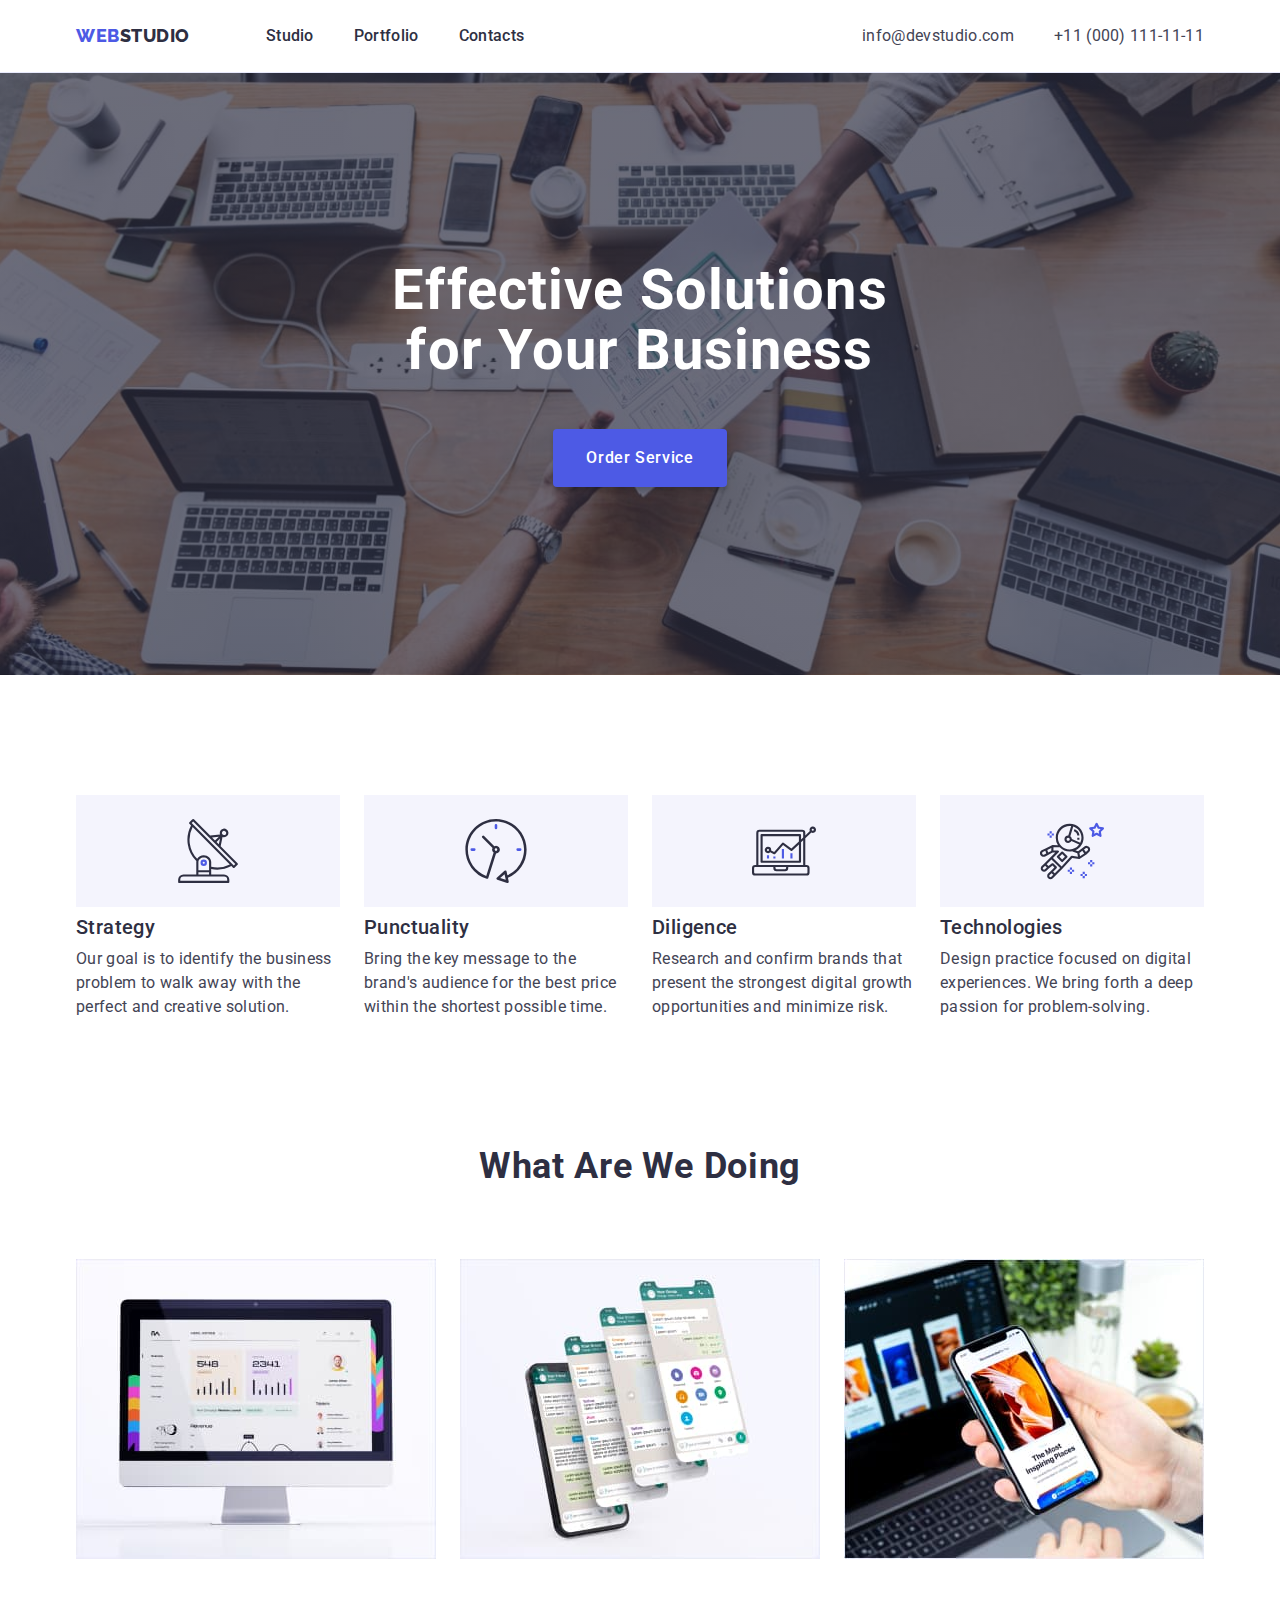
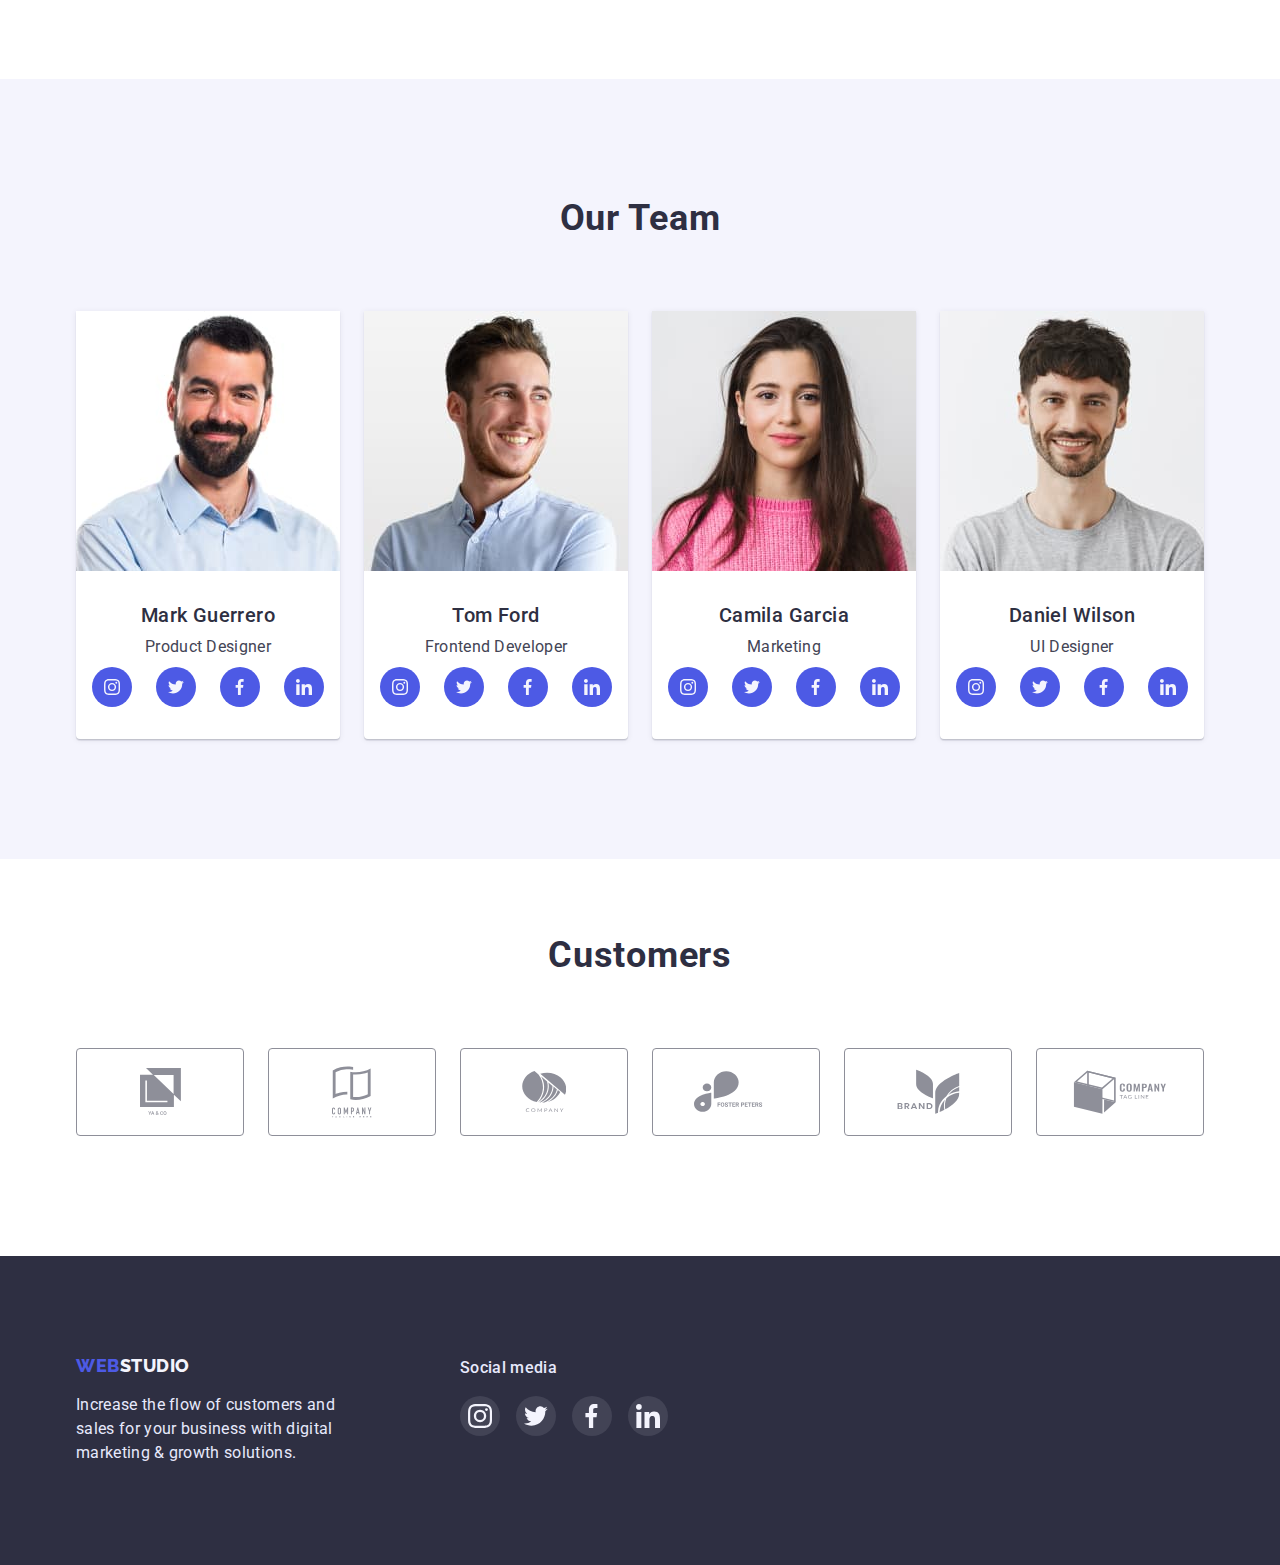
==== index.html @ 2239138c "transition-hover" ====
<!DOCTYPE html>
<html lang="en">
  <head>
    <meta charset="UTF-8" />
    <meta http-equiv="X-UA-Compatible" content="IE=edge" />
    <meta name="viewport" content="width=device-width, initial-scale=1.0" />
    <title>Studio</title>
    <link rel="stylesheet" href="https://fonts.googleapis.com/css2?family=Raleway:wght@800&family=Roboto:wght@400;500;700&display=swap"
    >
    <link rel="stylesheet" href="https://cdnjs.cloudflare.com/ajax/libs/modern-normalize/1.1.0/modern-normalize.min.css" />
    <link rel="stylesheet" href="./css/styles.css">
  </head>
  <body>
    <!-- {Хедер} -->
    <header class="border-header" >
      <div class="container top-line ">
        
      <nav>
        <div class="main-nav">
        <a class="logo" href="./index.html"> <span class="logoaccent">Web</span><span class="header-logo">Studio</span></a>
        <ul class="list header-nav">
          <li class="header-link" >
            <a href="" class="top-line-nav">Studio</a>
          </li>
          <li class="header-link">
            <a href="./portfolio.html"class="top-line-nav">Portfolio</a>
          </li>
          <li class="header-link">
            <a href=""class="top-line-nav">Contacts</a>
          </li>
        </ul>
      </div>
      </nav>
    
      <address class="cotact">
        
        <ul class="list adress">
          <li class="item"><a href="mailto:info@devstudio.com" class="font-adress">info@devstudio.com</a></li>
          <li class="item"><a href="tel:+110001111111" class="font-adress">+11 (000) 111-11-11</a></li>
        </ul>
      
      </address>
    
    </div>
    </header>
  
    <main>
      <!-- Герой -->
      <section class="hero">
        
        <div class="container">
        <h1 class="hero-font">Effective Solutions for Your Business</h1>
        <button type="button" class="hero-button">Order Service</button>
      </div>
      </section>
      <!-- Преимущества -->
      <section class="advantages">
        <div class="container">
        <h2 class="visually-hidden">advantages</h2>
        <ul class="list scroll-item">
          <li class="scroll-box icon-antenna">
            <div class="icon-bloc">
              <svg class="icon-advantages">
                <use href="./images/icons (1).svg#icon-antenna"></use>
              </svg>
            </div>
            <h3 class="scroll">Strategy</h3>
            <p class="scroll-text">
              Our goal is to identify the business problem to walk away with the
              perfect and creative solution.
            </p>
          </li>
          <li class="scroll-box icon-watch">
            <div class="icon-bloc">
              <svg class="icon-advantages">
                <use href="./images/icons (1).svg#icon-clock"></use>
              </svg>
            </div>
            <h3 class="scroll">Punctuality</h3>
            <p class="scroll-text">
              Bring the key message to the brand's audience for the best price
              within the shortest possible time.
            </p>
          </li>
          <li class="scroll-box icon-comp">
            <div class="icon-bloc">
              <svg class="icon-advantages">
                <use href="./images/icons (1).svg#icon-diagram"></use>
              </svg>
            </div>
            <h3 class="scroll">Diligence</h3>
            <p class="scroll-text">
              Research and confirm brands that present the strongest digital
              growth opportunities and minimize risk.
            </p>
          </li>
          <li class="scroll-box">
            <div class="icon-bloc">
            <svg class="icon-advantages">
              <use href="./images/icons (1).svg#icon-astronaut"></use>
            </svg>
          </div>
            <h3 class="scroll">Technologies</h3>
            <p class="scroll-text">
              Design practice focused on digital experiences. We bring forth a
              deep passion for problem-solving.
            </p>
          </li>
        </ul>
      </div>
      </section>
      <!-- что мы делаем -->
      <section class="work-section">
        <div class="container"> 
        <h2 class="title">What are we doing</h2>
        <ul class="list work">
          <li class="card">
            <img class="photo"
              src="./images/monitor.jpg"
              alt="monitor"
              width="360"
              height="300"
            />
          </li>
          <li>
            <img class="photo"
              src="./images/telephone.jpg"
              alt="telephone"
              width="360"
              height="300"
            />
          </li>
          <li>
            <img class="photo"
              src="./images/appendix.jpg"
              alt="appendix"
              width="360"
              height="300"
            />
          </li>
        </ul>
      </section>
      <!-- Наша команда -->
      <section class="section-team">
        <div class="container">
        <h2 class="title">Our Team</h2>
        <ul class="list staff">
          <li class="card-worker">
            <img class="photo" src="./images/mark.jpg" alt="mark" width="264" height="260" />
            <div class="team-box">
            <h3 class="scroll">Mark Guerrero</h3>
            <p class="scroll-text">Product Designer</p>
            <ul class="social-list list">
              <li class="social-item"><a href="" class="social-link"><svg class="social-icon"><use href="./images/icons (1).svg#icon-instagram"></use></svg></a></li>
              <li class="social-item"><a href="" class="social-link"><svg class="social-icon"><use href="./images/icons (1).svg#icon-twitter"></use></svg></a></li>
              <li class="social-item"><a href="" class="social-link"><svg class="social-icon"><use href="./images/icons (1).svg#icon-facebook"></use></svg></a></li>
              <li class="social-item"><a href="" class="social-link"><svg class="social-icon"><use href="./images/icons (1).svg#icon-linkedin"></use></svg></a></li>
            </ul>
          </div>
          </li>
          <li class="card-worker">
            <img class="photo" src="./images/tom.jpg" alt="tom" width="264" height="260" />
            <div class="team-box">
            <h3 class="scroll">Tom Ford</h3>
            <p class="scroll-text">Frontend Developer</p>
            <ul class="social-list list">
              <li class="social-item"><a href="" class="social-link"><svg class="social-icon"><use href="./images/icons (1).svg#icon-instagram"></use></svg></a></li>
              <li class="social-item"><a href="" class="social-link"><svg class="social-icon"><use href="./images/icons (1).svg#icon-twitter"></use></svg></a></li>
              <li class="social-item"><a href="" class="social-link"><svg class="social-icon"><use href="./images/icons (1).svg#icon-facebook"></use></svg></a></li>
              <li class="social-item"><a href="" class="social-link"><svg class="social-icon"><use href="./images/icons (1).svg#icon-linkedin"></use></svg></a></li>
            </ul>
          </div>
          </li>
          <li class="card-worker">
            <img class="photo"
              src="./images/camila.jpg"
              alt="camila"
              width="264"
              height="260"
            />
            <div class="team-box">
            <h3 class="scroll">Camila Garcia</h3>
            <p class="scroll-text">Marketing</p>
            <ul class="social-list list">
              <li class="social-item"><a href="" class="social-link"><svg class="social-icon"><use href="./images/icons (1).svg#icon-instagram"></use></svg></a></li>
              <li class="social-item"><a href="" class="social-link"><svg class="social-icon"><use href="./images/icons (1).svg#icon-twitter"></use></svg></a></li>
              <li class="social-item"><a href="" class="social-link"><svg class="social-icon"><use href="./images/icons (1).svg#icon-facebook"></use></svg></a></li>
              <li class="social-item"><a href="" class="social-link"><svg class="social-icon"><use href="./images/icons (1).svg#icon-linkedin"></use></svg></a></li>
            </ul>
          </div>
          </li>
          <li class="card-worker">
            <img class="photo"
              src="./images/daniel.jpg"
              alt="daniel"
              width="264"
              height="260"
            />
            <div class="team-box">
            <h3 class="scroll">Daniel Wilson</h3>
            <p class="scroll-text">UI Designer</p>
            <ul class="social-list list">
              <li class="social-item"><a href="" class="social-link"><svg class="social-icon"><use href="./images/icons (1).svg#icon-instagram"></use></svg></a></li>
              <li class="social-item"><a href="" class="social-link"><svg class="social-icon"><use href="./images/icons (1).svg#icon-twitter"></use></svg></a></li>
              <li class="social-item"><a href="" class="social-link"><svg class="social-icon"><use href="./images/icons (1).svg#icon-facebook"></use></svg></a></li>
              <li class="social-item"><a href="" class="social-link"><svg class="social-icon"><use href="./images/icons (1).svg#icon-linkedin"></use></svg></a></li>
            </ul>
          </div>
          </li>
        </ul>
      </div>
      </section>
    </main>
    <!-- Customers Клиенты -->
    <section class="customers-section">
      <div class="container">
<h2 class="title">Customers</h2>
<ul class="customers-list list">
<li class="customers-item"><a href="" class="customers-link"><svg class="customers-icon" width="41" height="47"><use href="./images/icons (1).svg#icon-yasco" ></use></svg></a></li>
<li class="customers-item"><a href="" class="customers-link"><svg class="customers-icon" width="40" height="52"><use href="./images/icons (1).svg#icon-teglinehere"></use></svg></a></li>
<li class="customers-item"><a href="" class="customers-link"><svg class="customers-icon" width="44" height="41"><use href="./images/icons (1).svg#icon-company"></use></svg></a></li>
<li class="customers-item"><a href="" class="customers-link"><svg class="customers-icon" width="84" height="41"><use href="./images/icons (1).svg#icon-fosterpeters"></use></svg></a></li>
<li class="customers-item"><a href="" class="customers-link"><svg class="customers-icon" width="63" height="45"><use href="./images/icons (1).svg#icon-brand"></use></svg></a></li>
<li class="customers-item"><a href="" class="customers-link"><svg class="customers-icon" width="94" height="44"><use href="./images/icons (1).svg#icon-companetagline"></use></svg></a></li>
</ul>
      </div>
    </section>
    <!-- Футер -->
    <footer class="footer">
      <div class="container footer-bloc">
        <div>
      <a class="logo line-logo" href="./index.html"> <span class="logoaccent">Web</span><span class="footer-logo">Studio</span></a>
      <p class="footer-text">
        Increase the flow of customers and sales for your business with digital
        marketing & growth solutions.
      </p>
    </div>
      <div>
        <p class="footer-list">Social media</p>
        <ul class="social-list-footer list">
          <li class="social-item"><a href="" class="footer-social-link"><svg class="social-icon-footer"><use href="./images/icons (1).svg#icon-instagram"></use></svg></a></li>
          <li class="social-item"><a href="" class="footer-social-link"><svg class="social-icon-footer"><use href="./images/icons (1).svg#icon-twitter"></use></svg></a></li>
          <li class="social-item"><a href="" class="footer-social-link"><svg class="social-icon-footer"><use href="./images/icons (1).svg#icon-facebook"></use></svg></a></li>
          <li class="social-item"><a href="" class="footer-social-link"><svg class="social-icon-footer"><use href="./images/icons (1).svg#icon-linkedin"></use></svg></a></li>
        </ul>
      </div>
    </div>
    </footer>
  </body>
</html>
---- css/styles.css ----
/* змінні текст фон видідення*/
:root{
    --basic-font: #434455;
    --headlines-font:  #2E2F42;
    --color-brand: #4D5AE5;
    --background-color-button: #404BBF;
   --background-color-section: #F4F4FD;
   --secondary-font-color: #FFFFFF;
   --iconfooter: #31D0AA;
   --text-footer-color:  #e7e9fc;
   --customers-icon-color: #8E8F99;

}

body{
font-family: Roboto, sans-serif;
font-size: 16px;
color: var(--basic-font);
background-color: var(--secondary-font-color);
}
/* Утилиты */
.list {
    list-style: none;
    padding: 0;
    margin: 0;
}  

h1,
h2,
h3,
h4,
h5,
h6,
p,
button
{
    margin: 0;
    padding: 0;
}


/* header styls */
.header-item{
    display: flex;
}
.main-nav{
    display: flex;
    align-items: center
}

.header-nav{
    display: flex;
    gap: 40px;
}
.border-header{
    border-bottom: 1px solid var(--text-footer-color);
    box-shadow: 0px 2px 1px rgba(46, 47, 66, 0.08), 0px 1px 1px rgba(46, 47, 66, 0.16), 0px 1px 6px rgba(46, 47, 66, 0.08);
}
.top-line{
     display: flex;
    align-items: center; 
    
}
.top-line-nav{
    padding-top: 24px;
    padding-bottom: 24px;
    display: block;
    color:var(--headlines-font);
    text-decoration: none;
    font-weight: 500;
    line-height: 1.5;
letter-spacing: 0.02em;
transition: color 250ms cubic-bezier(0.4, 0, 0.2, 1);
}
.top-line-nav:active{
    color:var(--background-color-button);
    
}
.top-line-nav:hover, .top-line-nav:focus{
    color: var(--background-color-button);
}

.font-adress{
    color: var(--basic-font);
    text-decoration: none;
    font-style:normal;
    line-height: 1.5;
letter-spacing: 0.02em;
transition: color 250ms cubic-bezier(0.4, 0, 0.2, 1);   
}
.font-adress:focus, .font-adress:hover{
color: var(--background-color-button);
}
.adress{
    display: flex;
   margin-left: auto;
   gap: 40px;

}

.cotact{
    margin-left: auto;
}

.logo{
    margin-right: 76px;
font-family: Raleway, sans-serif;
font-weight: 800;
font-size: 18px;
line-height: 1.33;
letter-spacing: 0.03em;
text-decoration: none;
text-transform: uppercase;
}
.header-logo{
    color: var(--headlines-font);
}
.logoaccent{
    color: #4D5AE5;
}
/* hero */
.hero{
    
    background-color: var(--headlines-font);
    text-align: center;
    padding-top: 188px;
    padding-bottom: 188px;
    max-width: 1440px;
   margin-left: auto;
   margin-right: auto;
    background-image: linear-gradient(to right, rgba(46, 47, 66, 0.7), rgba(46, 47, 66, 0.7)), url(../images/table-office.jpg);
    background-repeat: no-repeat;
    background-position: center;
    background-size:cover
}

.hero-font{
   
    margin-bottom: 48px;
    margin-left: auto;
    margin-right: auto;
    max-width: 496px;
font-weight: 700;
font-size: 56px;
line-height: 1.07;
letter-spacing: 0.02em;
color: var(--secondary-font-color);
}
.hero-button{

background: var(--color-brand);
font-family: Roboto, sans-serif;
font-style: normal;
font-weight: 500;
font-size: 16px;
line-height: 1.5;
letter-spacing: 0.04em;
cursor: pointer;
color:var(--secondary-font-color);
padding: 16px 32px;
border-radius: 4px;
text-align: center;
min-width: 169px;
border: 1px solid transparent;
box-shadow: 0px 4px 4px rgba(0, 0, 0, 0.15);
transition: background-color 250ms cubic-bezier(0.4, 0, 0.2, 1);
}
.hero-button:hover{
    background-color: var(--background-color-button);
}

/* advantages */
.advantages{
    padding-top: 120px;
    padding-bottom: 120px;
}
.visually-hidden{
    position: absolute;
    white-space: nowrap;
    width: 1px;
    height: 1px;
    overflow: hidden;
    border: 0;
    padding: 0;
    clip: rect(0 0 0 0);
    clip-path: inset(50%);
    margin: -1px;
}
.scroll-item{
    display: flex;
    gap: 24px;
   
}

.scroll-box{
    flex-basis: calc((100% - 72px) / 4);

}
.icon-advantages{
    width: 64px;
    height: 64px;
  
}
.icon-bloc{
    background-color: var(--background-color-section);
    height: 112px;
    align-items: center;
    justify-content: center;
    display: flex;
   margin-bottom: 8px;
}
/* .scroll-box::before{
    display: block;
    content: "";
    height: 112px;
    background: var(--background-color-section);
border-radius: 4px;

background-size: contain;
background-position: center;
background-repeat: no-repeat;
}
.icon-antenna::before{
    background-image: url(../images/antenna.svg);
}
.icon-watch::before{
    background-image: url(../images/watch.svg);
}
.icon-comp::before{
    background-image: url(../images/comp.svg);
}
.icon-astronaut::before{
    background-image: url(../images/astronaut.svg);
} */

.scroll{
  
    margin-bottom: 8px;
    color: var(--headlines-font);
    font-weight: 500;
font-size: 20px;
line-height: 1.2;
letter-spacing: 0.02em;
}

.scroll-text{
    color: var(--basic-font);
line-height: 1.5;
letter-spacing: 0.02em;
margin-bottom: 8px;
}
/* What are we doing */

.work-section{
    padding-bottom: 120px;
}
.work{
    display: flex;
    gap: 24px;

}
.work .card{
   flex-basis: calc((100% - 48px) / 3);
}
.title{
    margin-bottom: 72px;
    color: var(--headlines-font);
    font-weight: 700;
font-size: 36px;
line-height: 1.11;
text-align: center;
letter-spacing: 0.02em;
text-transform: capitalize;
}
/* картинки */
 .photo{
    display: block;
    max-width: 100%;
    height: auto;
 }
/* Our Team */

.staff{
    display: flex;
    gap: 24px;
}
.section-team{
    padding-top: 120px;
    padding-bottom: 120px;
    background-color: var(--background-color-section);
    
}
.card-worker{
    flex-basis: calc((100% - 72px) / 4);
    background-color: var(--secondary-font-color);
    border-radius: 0px 0px 4px 4px;
    box-shadow: 0px 1px 6px rgba(46, 47, 66, 0.08), 0px 1px 1px rgba(46, 47, 66, 0.16), 0px 2px 1px rgba(46, 47, 66, 0.08);
}
.team-box{
    padding: 32px 16px;
    text-align: center;
}

/* social -соцсети */

.social-list{
display: flex;
gap: 24px;
justify-content: center;
}

.social-link{
    display: flex;
    align-items: center;
    justify-content: center;
    width: 100%;
    height: 100%;
    border-radius: 50%;
    background-color: var(--color-brand);
    
    transition: background-color 250ms cubic-bezier(0.4, 0, 0.2, 1);
}

.social-icon{
width: 16px;
height: 16px;
}

.social-item{
    
    width: 40px;
    height: 40px; 
    
}
.social-link:hover, .social-link:focus{
    background-color: var(--background-color-button);
}

/* customers-клиенты */

.customers-section{
    padding-top: 77px;
    padding-bottom: 120px;
}
.customers-list{
display: flex;
gap: 24px;

}

.customers-link{
    display: flex;
    width: 100%;
    height: 100%;
    align-items: center;
    justify-content: center;
fill: var(--customers-icon-color);
border: 1px solid var(--customers-icon-color);
border-radius: 4px;
transition: border-color 250ms cubic-bezier(0.4, 0, 0.2, 1), fill 250ms cubic-bezier(0.4, 0, 0.2, 1)


}
.customers-link:hover,.customers-link:focus{
    border-color:  var(--background-color-button);
    fill: var(--background-color-button);
}


.customers-item{
    display: flex;
    width: 168px;
    height: 88px;
    
}

/* footer */

.footer{
    padding-top: 100px;
    padding-bottom: 100px;
    background-color:var(--headlines-font) ;
}
.footer-text{
   margin-top: 16px;
    color: var(--text-footer-color);
    line-height: 1.5;
letter-spacing: 0.02em;

max-width: 264px;
}
.footer-logo{

    color: var(--background-color-section);
}
.line-logo{
    
    line-height: 1.16;
}

.social-icon-footer{
    width: 24px;
    height: 24px;
    }
    .social-list-footer{
        display: flex;
        gap: 16px;
        justify-content: center;
        margin-top: 16px;
        }

        .footer-social-link{
            display: flex;
            align-items: center;
            justify-content: center;
            width: 100%;
            height: 100%;
            border-radius: 50%;
            background-color: #424355;
            transition: background-color 250ms cubic-bezier(0.4, 0, 0.2, 1);
        }
 .footer-social-link:hover, .footer-social-link:focus{
    background-color: var(--iconfooter);
 }
 .footer-bloc{
    display: flex;
    gap: 120px;
 }       
.footer-list{
    color: var(--text-footer-color);
    font-weight: 500;
    line-height: 1.5;
letter-spacing: 0.02em;
}
/* портфолио */

.filter{
    display: flex;
    gap: 24px;
    justify-content: center;
    margin-bottom: 72px;
}
.filter-padding{
    padding-top: 96px;
    padding-bottom: 120px;
}
.filter-card{
    display: flex;
    flex-wrap: wrap;
    gap: 48px 24px;

}

.filter-title{
    flex-basis: calc((100% - 48px) / 3);

}

.filter-description{
   padding: 32px 16px 32px 16px;
   border: 1px solid var(--text-footer-color);
   border-top: 0;
  
}
.filter-button{
   
color: var(--color-brand);
font-family: Roboto, sans-serif;
font-style: normal;
font-weight: 500;
font-size: 16px;
line-height: 1.5;
letter-spacing: 0.04em;
cursor: pointer;
padding: 12px 24px;
text-align: center;
border: 1px solid var(--text-footer-color);
border-radius: 4px;
transition: background-color 250ms cubic-bezier(0.4, 0, 0.2, 1), color 250ms cubic-bezier(0.4, 0, 0.2, 1), box-shadow 250ms cubic-bezier(0.4, 0, 0.2, 1), border-color 250ms cubic-bezier(0.4, 0, 0.2, 1);
}
.filter-button:hover, .filter-button:focus{
    color: var(--secondary-font-color);
    background-color: var(--background-color-button);
    border-color: transparent;
    box-shadow: 0px 3px 1px rgba(0, 0, 0, 0.1), 0px 2px 1px rgba(0, 0, 0, 0.08), 0px 2px 2px rgba(0, 0, 0, 0.12);
   
}
.filter-scroll{
    margin-bottom: 8px;
    color: var(--headlines-font);
    
font-weight: 500;
font-size: 20px;
line-height: 1.2;
letter-spacing: 0.02em;
}

.filter-text{
    
    color: var(--basic-font);
    font-weight: 400;
font-size: 16px;
line-height: 1.5;
letter-spacing: 0.02em;

}
.filter-link{
    display: block;
    text-decoration: none;
    transition: box-shadow 250ms cubic-bezier(0.4, 0, 0.2, 1);
}

.filter-link:hover, .filter-link:focus{box-shadow: 0px 1px 6px rgba(46, 47, 66, 0.08), 0px 1px 1px rgba(46, 47, 66, 0.16), 0px 2px 1px rgba(46, 47, 66, 0.08);}

/* container */
.container{
    width: 1158px;
    padding-left: 15px;
    padding-right: 15px;
    margin-left: auto;
    margin-right: auto;
   /* border: 1px solid tomato;  */
}
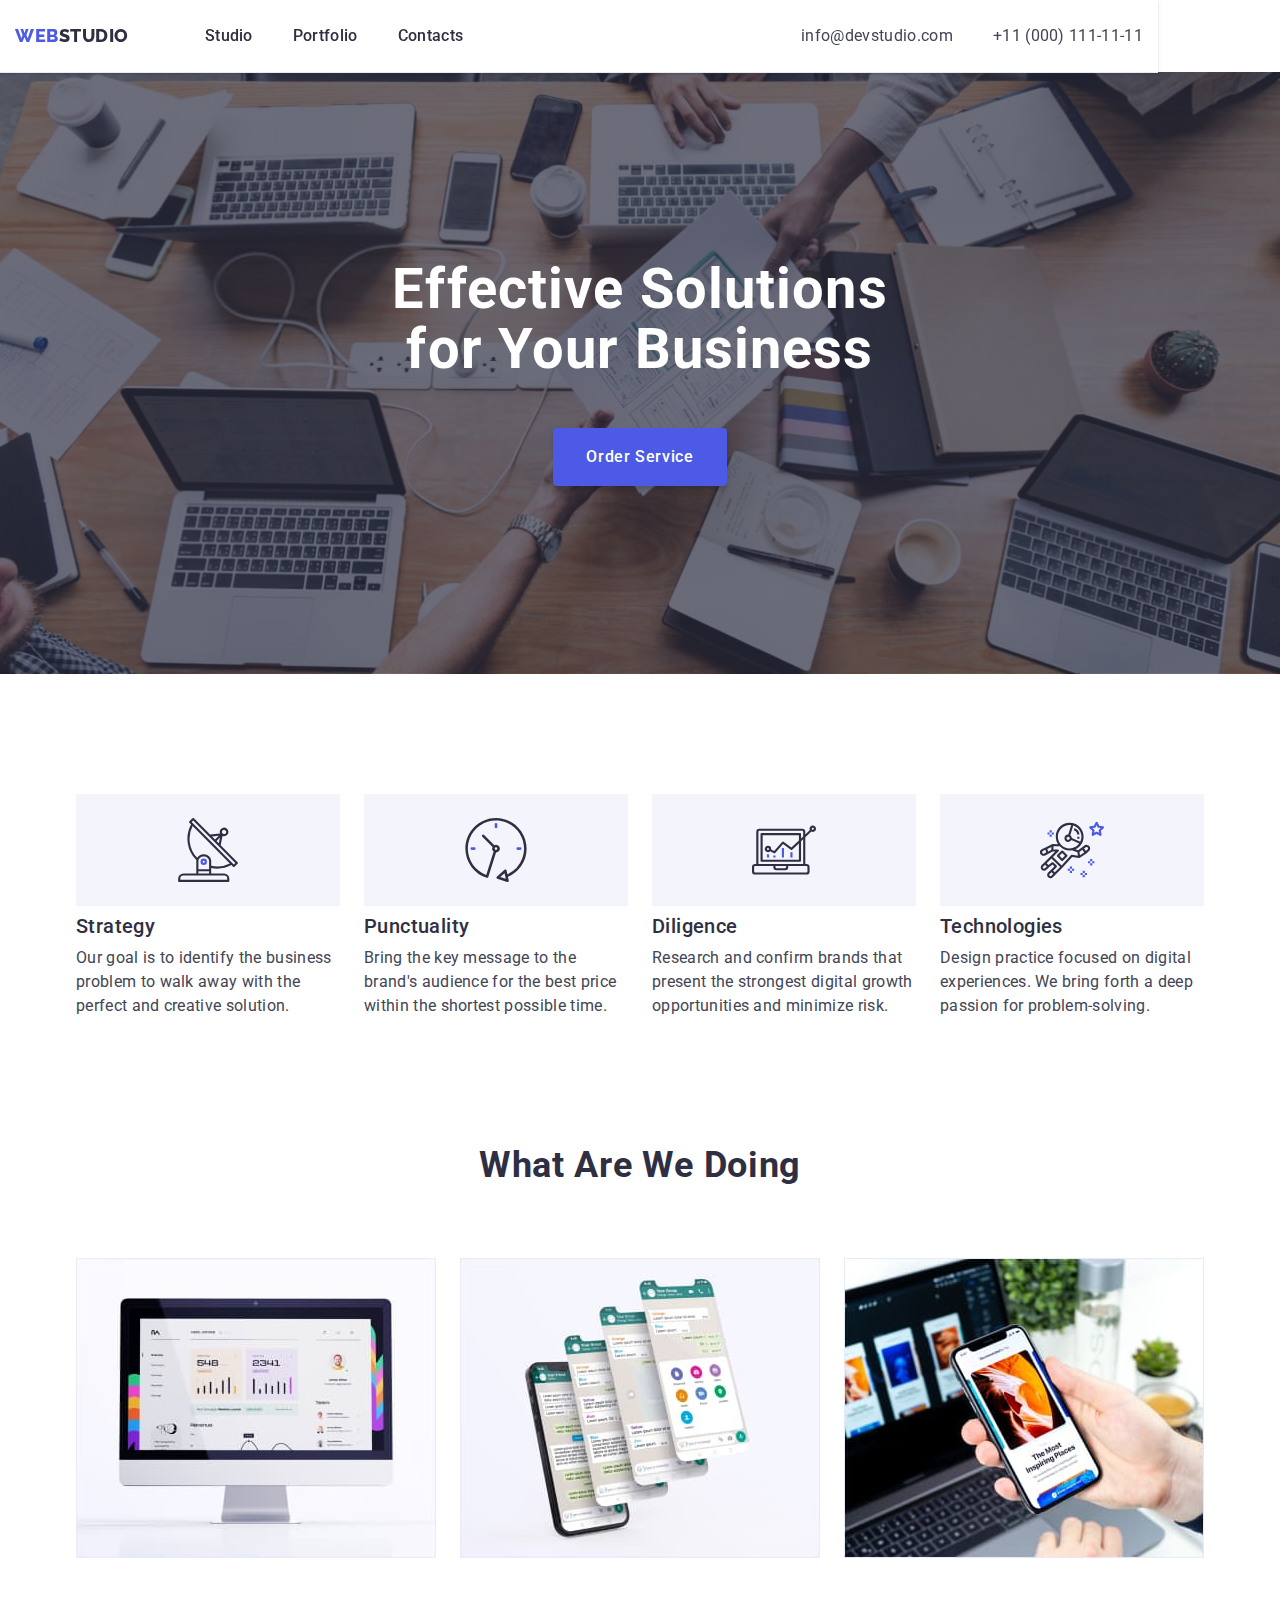
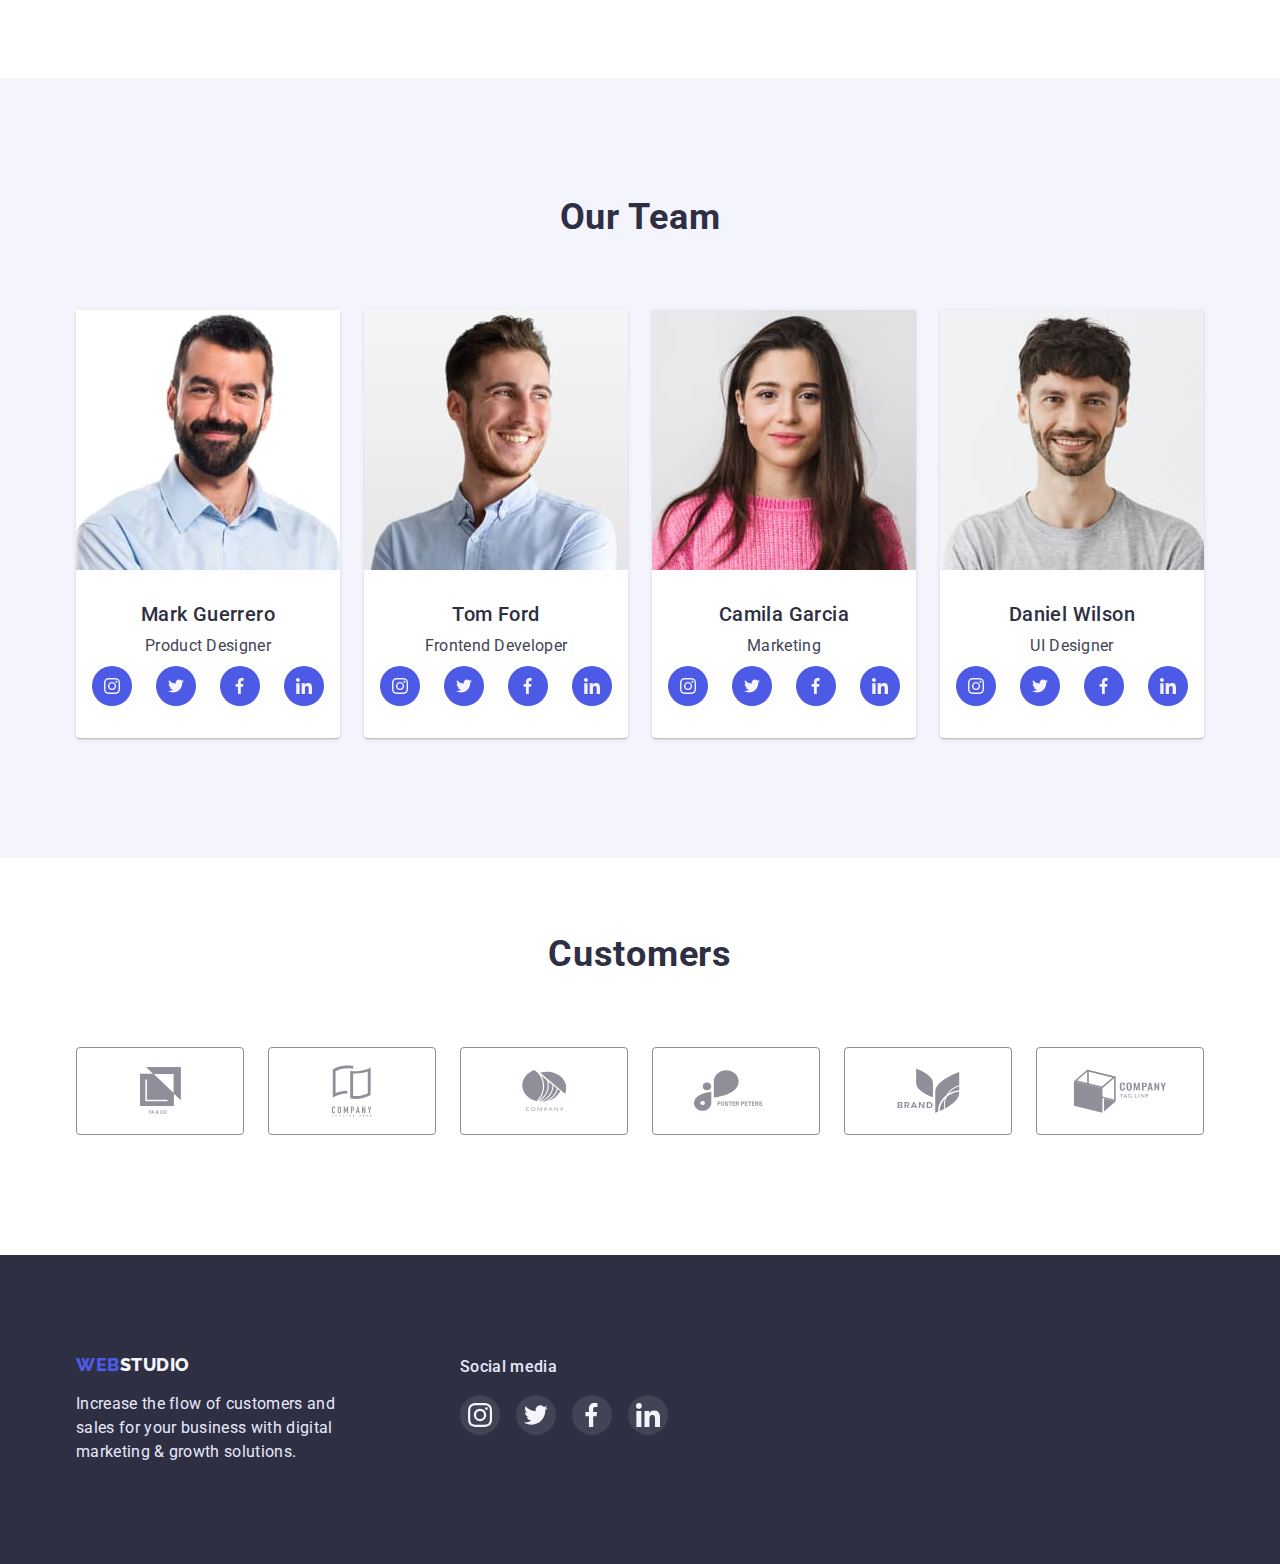
==== commit 11bdaa06: "modal" ====
--- a/index.html
+++ b/index.html
@@ -12,7 +12,7 @@
   </head>
   <body>
     <!-- {Хедер} -->
-    <header class="border-header" >
+    <header class="border-header position" >
       <div class="container top-line ">
         
       <nav>
@@ -246,5 +246,8 @@
       </div>
     </div>
     </footer>
+    <div class="backdrop is-hidden">
+      <div class="modal"></div>
+    </div>
   </body>
 </html>
--- a/css/styles.css
+++ b/css/styles.css
@@ -17,6 +17,8 @@
 font-size: 16px;
 color: var(--basic-font);
 background-color: var(--secondary-font-color);
+padding-top: 72px;
+
 }
 /* Утилиты */
 .list {
@@ -40,6 +42,11 @@
 
 
 /* header styls */
+.position{
+    position:fixed;
+top:0;
+transform: translate (50%, 50%);
+}
 .header-item{
     display: flex;
 }
@@ -53,6 +60,7 @@
     gap: 40px;
 }
 .border-header{
+
     border-bottom: 1px solid var(--text-footer-color);
     box-shadow: 0px 2px 1px rgba(46, 47, 66, 0.08), 0px 1px 1px rgba(46, 47, 66, 0.16), 0px 1px 6px rgba(46, 47, 66, 0.08);
 }
@@ -62,6 +70,7 @@
     
 }
 .top-line-nav{
+    position: relative;
     padding-top: 24px;
     padding-bottom: 24px;
     display: block;
@@ -78,6 +87,22 @@
 }
 .top-line-nav:hover, .top-line-nav:focus{
     color: var(--background-color-button);
+}
+
+.top-line-nav::after{
+    opacity: 0;
+    content: "";
+    display: block;
+    height: 4px;
+    width: 100%;
+    background-color: var(--background-color-button);
+    border-radius: 2px;
+    position: absolute;
+    bottom: -1px;
+    transition: opacity 250ms cubic-bezier(0.4, 0, 0.2, 1);
+}
+.top-line-nav:hover::after{
+    opacity: 1;
 }
 
 .font-adress{
@@ -520,4 +545,31 @@
     margin-left: auto;
     margin-right: auto;
    /* border: 1px solid tomato;  */
+}
+/* модальное окно */
+.backdrop{
+    position: fixed;
+    width: 100%;
+height: 100%;
+left: 0px;
+top: 0px;
+background: rgba(46, 47, 66, 0.4);
+
+}
+.modal{
+    position: absolute;
+    width: 408px;
+height: 576px;
+background: #FCFCFC;
+box-shadow: 0px 1px 1px rgba(0, 0, 0, 0.14), 0px 1px 3px rgba(0, 0, 0, 0.12), 0px 2px 1px rgba(0, 0, 0, 0.2);
+border-radius: 4px;
+    top: 50%;
+    left: 50%;
+    transform: translate(-50%,-50%);
+
+
+}
+.is-hidden{
+    opacity: 0;
+    pointer-events: none;
 }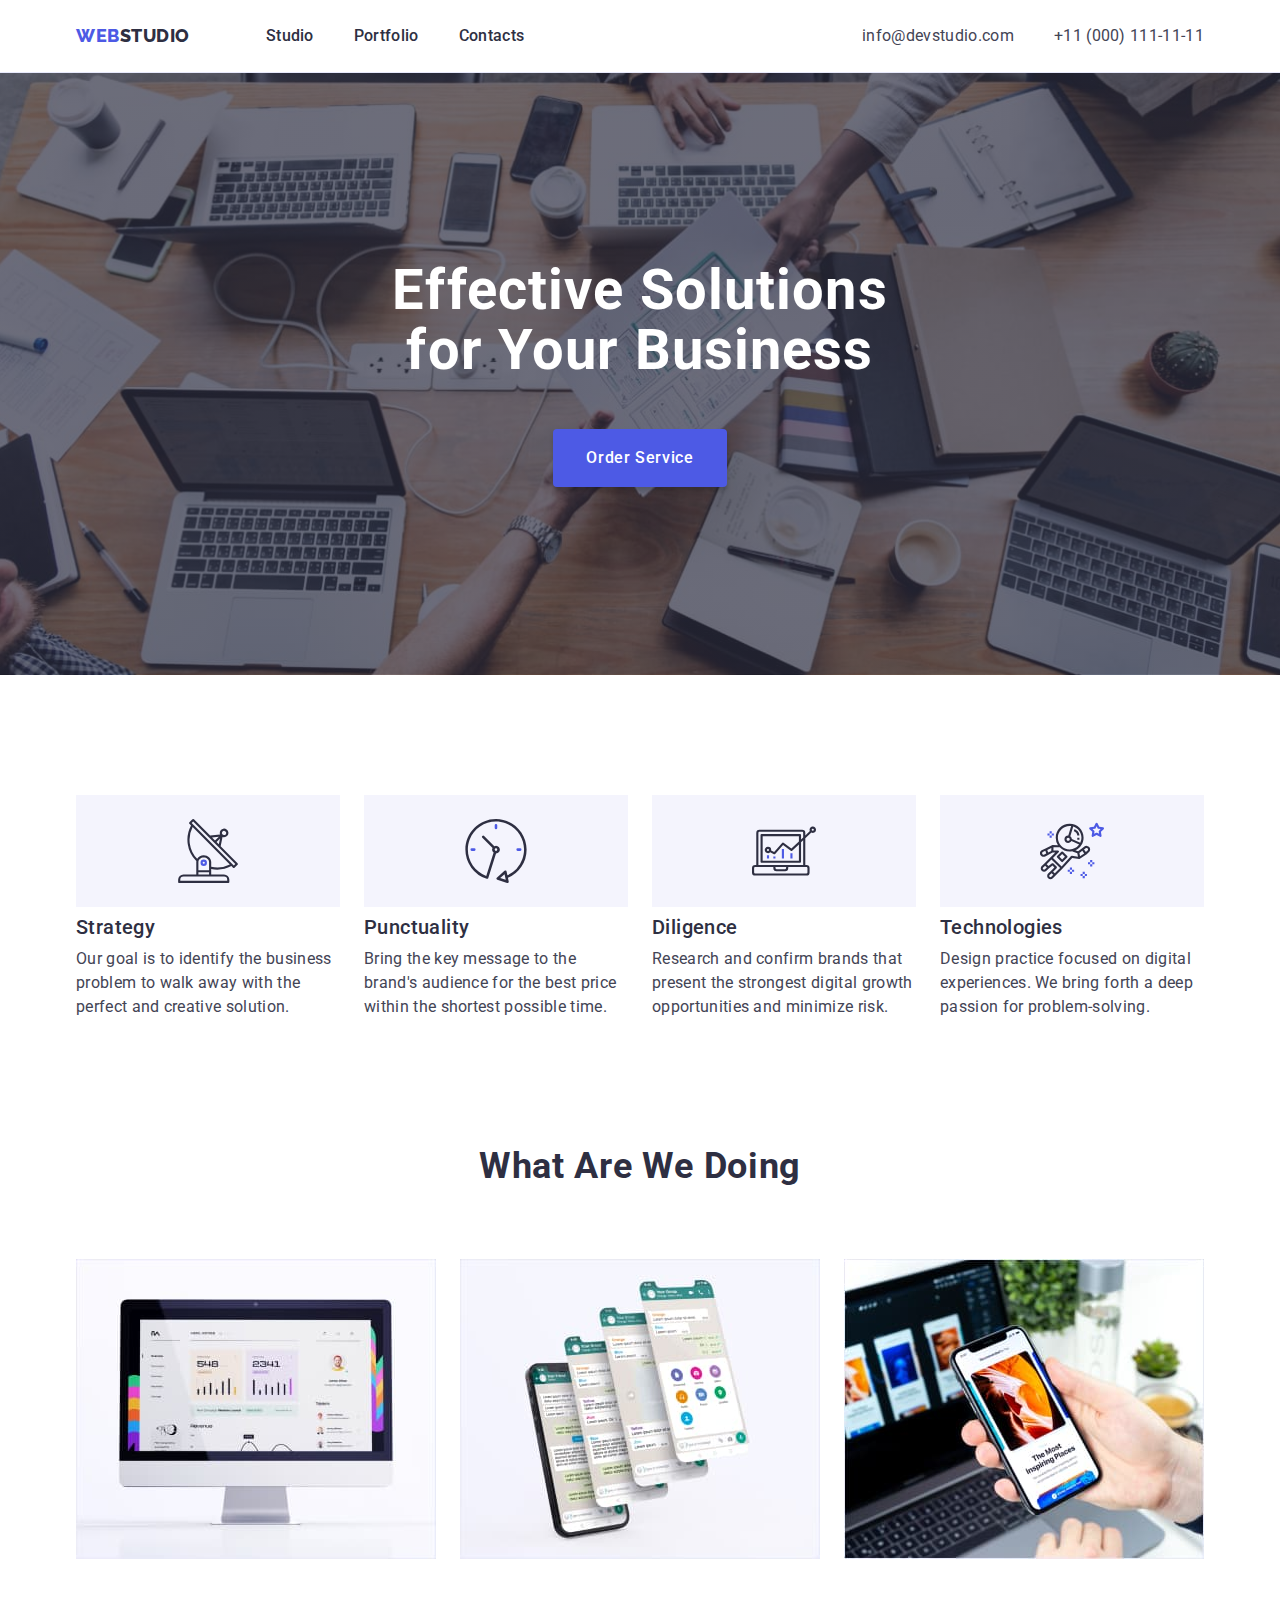
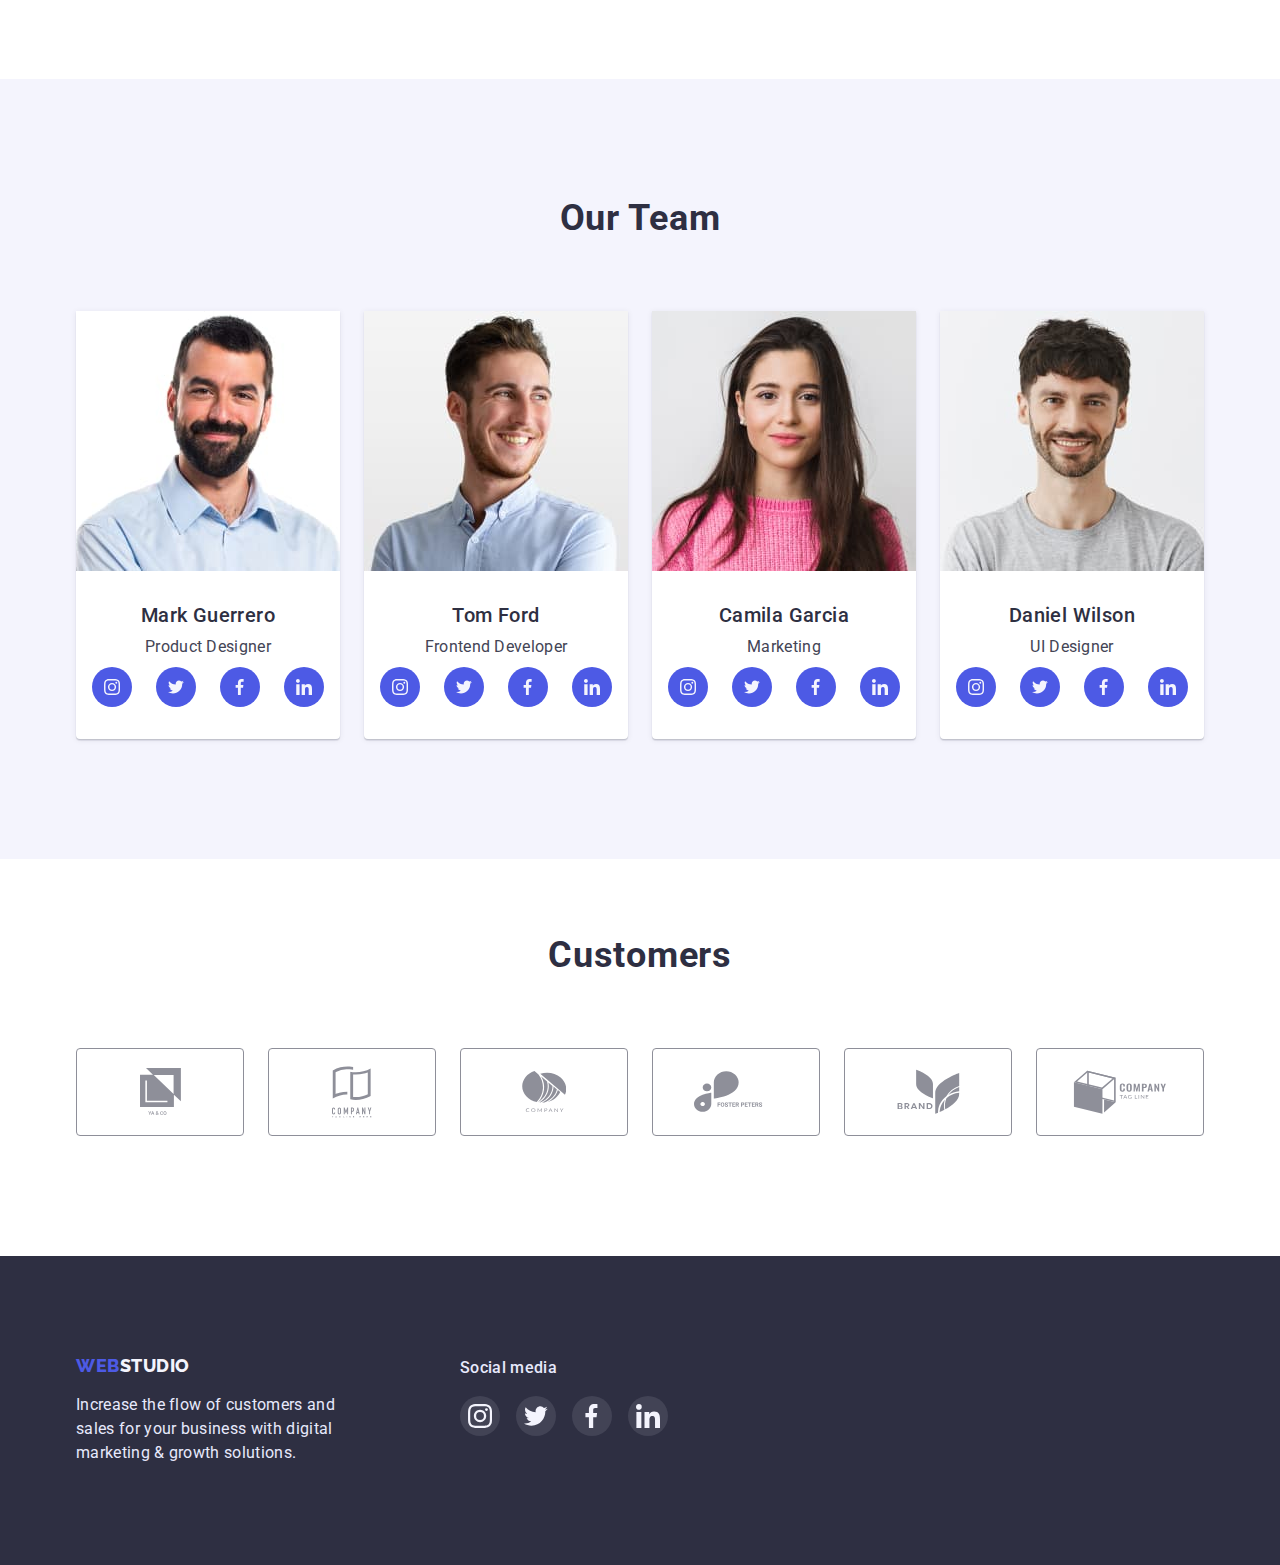
==== commit 2ed34066: "card portfolio" ====
--- a/index.html
+++ b/index.html
@@ -12,7 +12,7 @@
   </head>
   <body>
     <!-- {Хедер} -->
-    <header class="border-header position" >
+    <header class="border-header" >
       <div class="container top-line ">
         
       <nav>
@@ -50,7 +50,7 @@
         
         <div class="container">
         <h1 class="hero-font">Effective Solutions for Your Business</h1>
-        <button type="button" class="hero-button">Order Service</button>
+        <button type="button" class="hero-button" data-modal-open>Order Service</button>
       </div>
       </section>
       <!-- Преимущества -->
@@ -246,8 +246,13 @@
       </div>
     </div>
     </footer>
-    <div class="backdrop is-hidden">
-      <div class="modal"></div>
-    </div>
+    <div class="backdrop is-hidden" data-modal>
+      <div class="modal">
+        <button type="button" class="close-modal" data-modal-close>
+          <svg class="modal-icon"><use href="./images/icons (1).svg#icon-close-modal"></use></svg>
+        </button>
+      </div>
+    </div>
+    <script src="./js/modal.js"></script>
   </body>
 </html>
--- a/css/styles.css
+++ b/css/styles.css
@@ -17,7 +17,7 @@
 font-size: 16px;
 color: var(--basic-font);
 background-color: var(--secondary-font-color);
-padding-top: 72px;
+
 
 }
 /* Утилиты */
@@ -42,11 +42,7 @@
 
 
 /* header styls */
-.position{
-    position:fixed;
-top:0;
-transform: translate (50%, 50%);
-}
+
 .header-item{
     display: flex;
 }
@@ -95,7 +91,7 @@
     display: block;
     height: 4px;
     width: 100%;
-    background-color: var(--background-color-button);
+    background-color: currentColor;
     border-radius: 2px;
     position: absolute;
     bottom: -1px;
@@ -534,9 +530,35 @@
     text-decoration: none;
     transition: box-shadow 250ms cubic-bezier(0.4, 0, 0.2, 1);
 }
-
-.filter-link:hover, .filter-link:focus{box-shadow: 0px 1px 6px rgba(46, 47, 66, 0.08), 0px 1px 1px rgba(46, 47, 66, 0.16), 0px 2px 1px rgba(46, 47, 66, 0.08);}
-
+.filter-link:hover .description-card, .filter-link:focus .description-card{
+    
+    transform: translateY(0);
+}
+.filter-link:hover, .filter-link:focus{box-shadow: 0px 1px 6px rgba(46, 47, 66, 0.08), 0px 1px 1px rgba(46, 47, 66, 0.16), 0px 2px 1px rgba(46, 47, 66, 0.08);
+
+}
+
+.wrapper-img{
+    position: relative;
+    overflow: hidden;
+}
+.description-card{
+    position: absolute;
+    top: 0;
+left: 0;
+width: 100%;
+height: 100%;
+
+    background: var(--color-brand);
+    transform: translateY(100%);
+    transition: transform 250ms cubic-bezier(0.4, 0, 0.2, 1);
+
+}
+
+.color-text{
+    color: var(--background-color-section);
+    padding: 40px 32px 164px 32px;
+}
 /* container */
 .container{
     width: 1158px;
@@ -553,23 +575,50 @@
 height: 100%;
 left: 0px;
 top: 0px;
+display: flex;
+align-items: center;
+justify-content: center;
 background: rgba(46, 47, 66, 0.4);
-
+transition: opacity 250ms cubic-bezier(0.4, 0, 0.2, 1), visibility 250ms cubic-bezier(0.4, 0, 0.2, 1);
 }
 .modal{
-    position: absolute;
-    width: 408px;
-height: 576px;
+    position: relative;
+    max-width: 408px;
+max-height: 576px;
+width: 100%;
+height: 100%;
 background: #FCFCFC;
 box-shadow: 0px 1px 1px rgba(0, 0, 0, 0.14), 0px 1px 3px rgba(0, 0, 0, 0.12), 0px 2px 1px rgba(0, 0, 0, 0.2);
 border-radius: 4px;
-    top: 50%;
-    left: 50%;
-    transform: translate(-50%,-50%);
-
-
-}
-.is-hidden{
+    
+transform: scale(1);
+transition: transform 250ms cubic-bezier(0.4, 0, 0.2, 1);
+}
+.backdrop.is-hidden{
     opacity: 0;
+    visibility: hidden;
     pointer-events: none;
+}
+.backdrop.is-hidden .modal{
+    transform: scale(0);
+}
+.close-modal{
+    position: absolute;
+    
+    display: flex;
+    align-items: center;
+    justify-content: center;
+
+    top: 24px;
+    right: 24px;
+    height: 24px;
+    width: 24px;
+    background: #E7E9FC;
+border: 1px solid rgba(0, 0, 0, 0.1);
+border-radius: 50%;
+
+}
+.modal-icon{
+    width: 8px;
+    height: 8px;
 }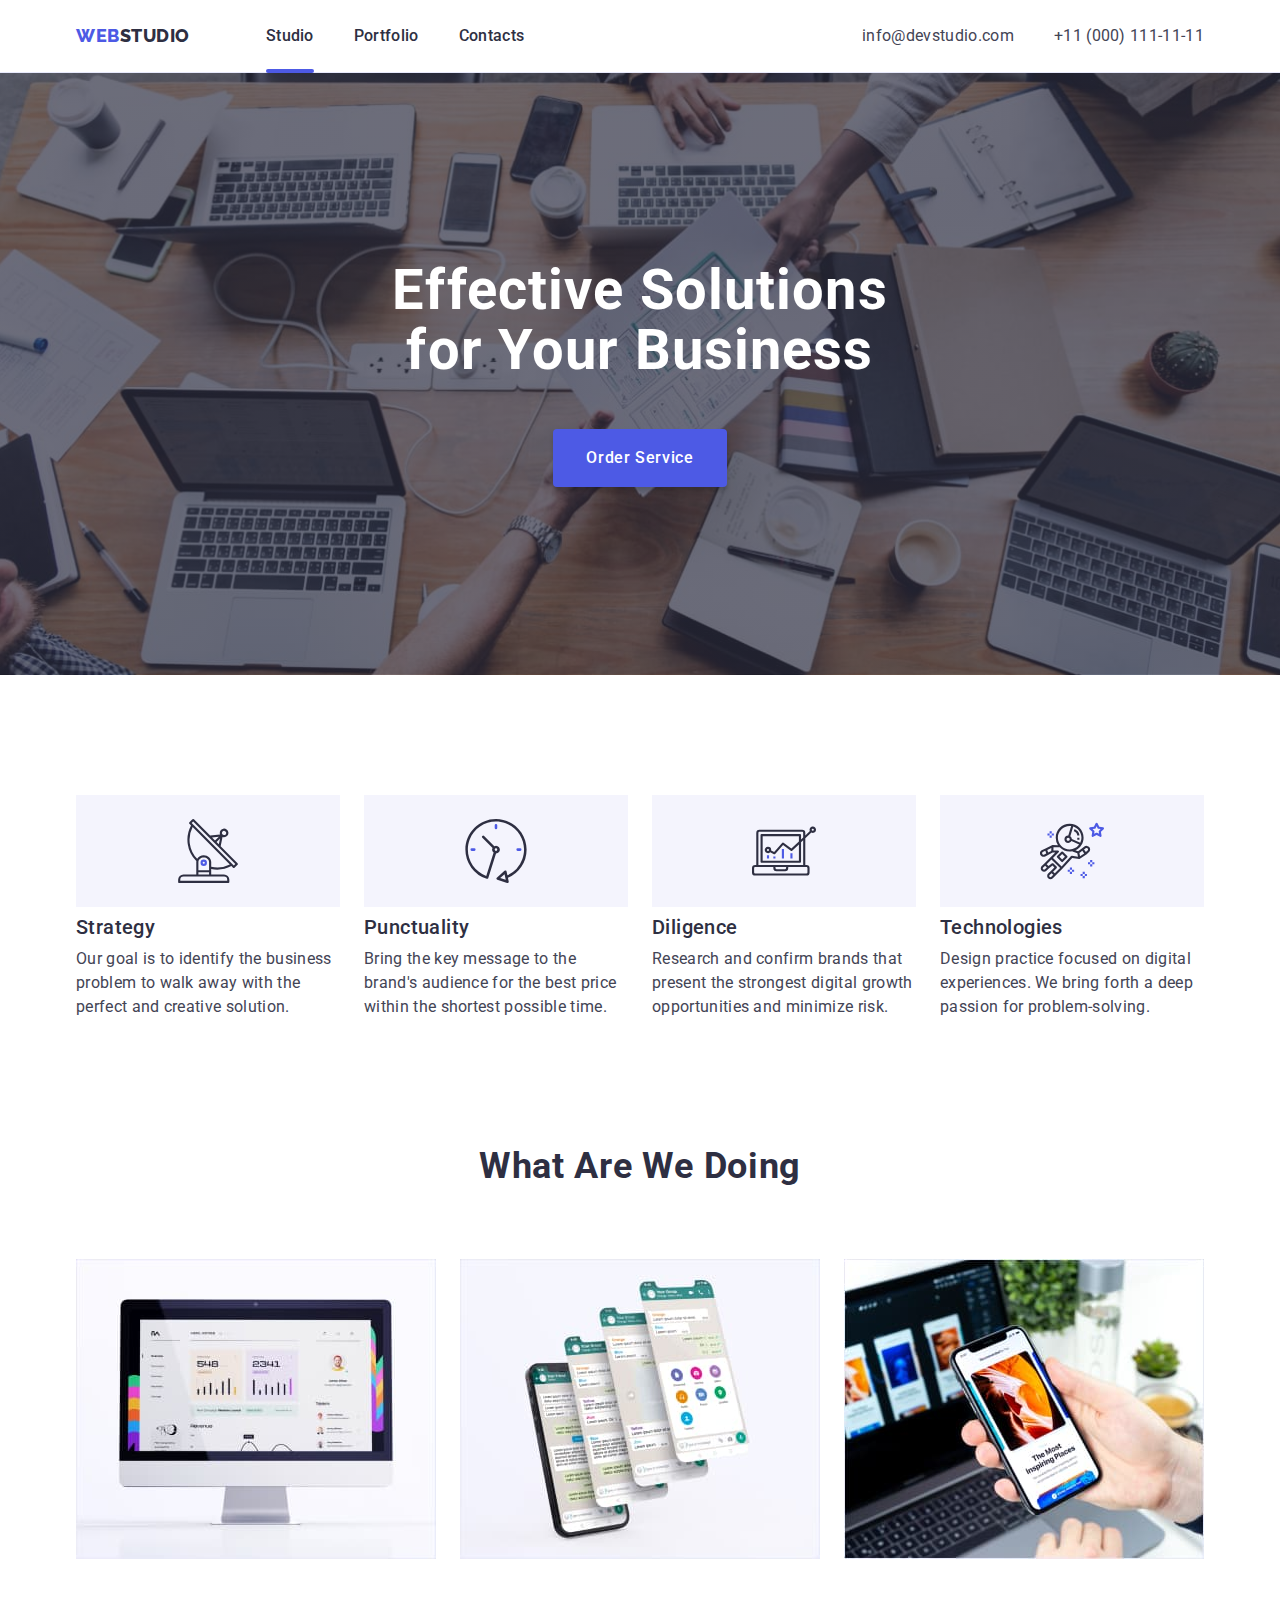
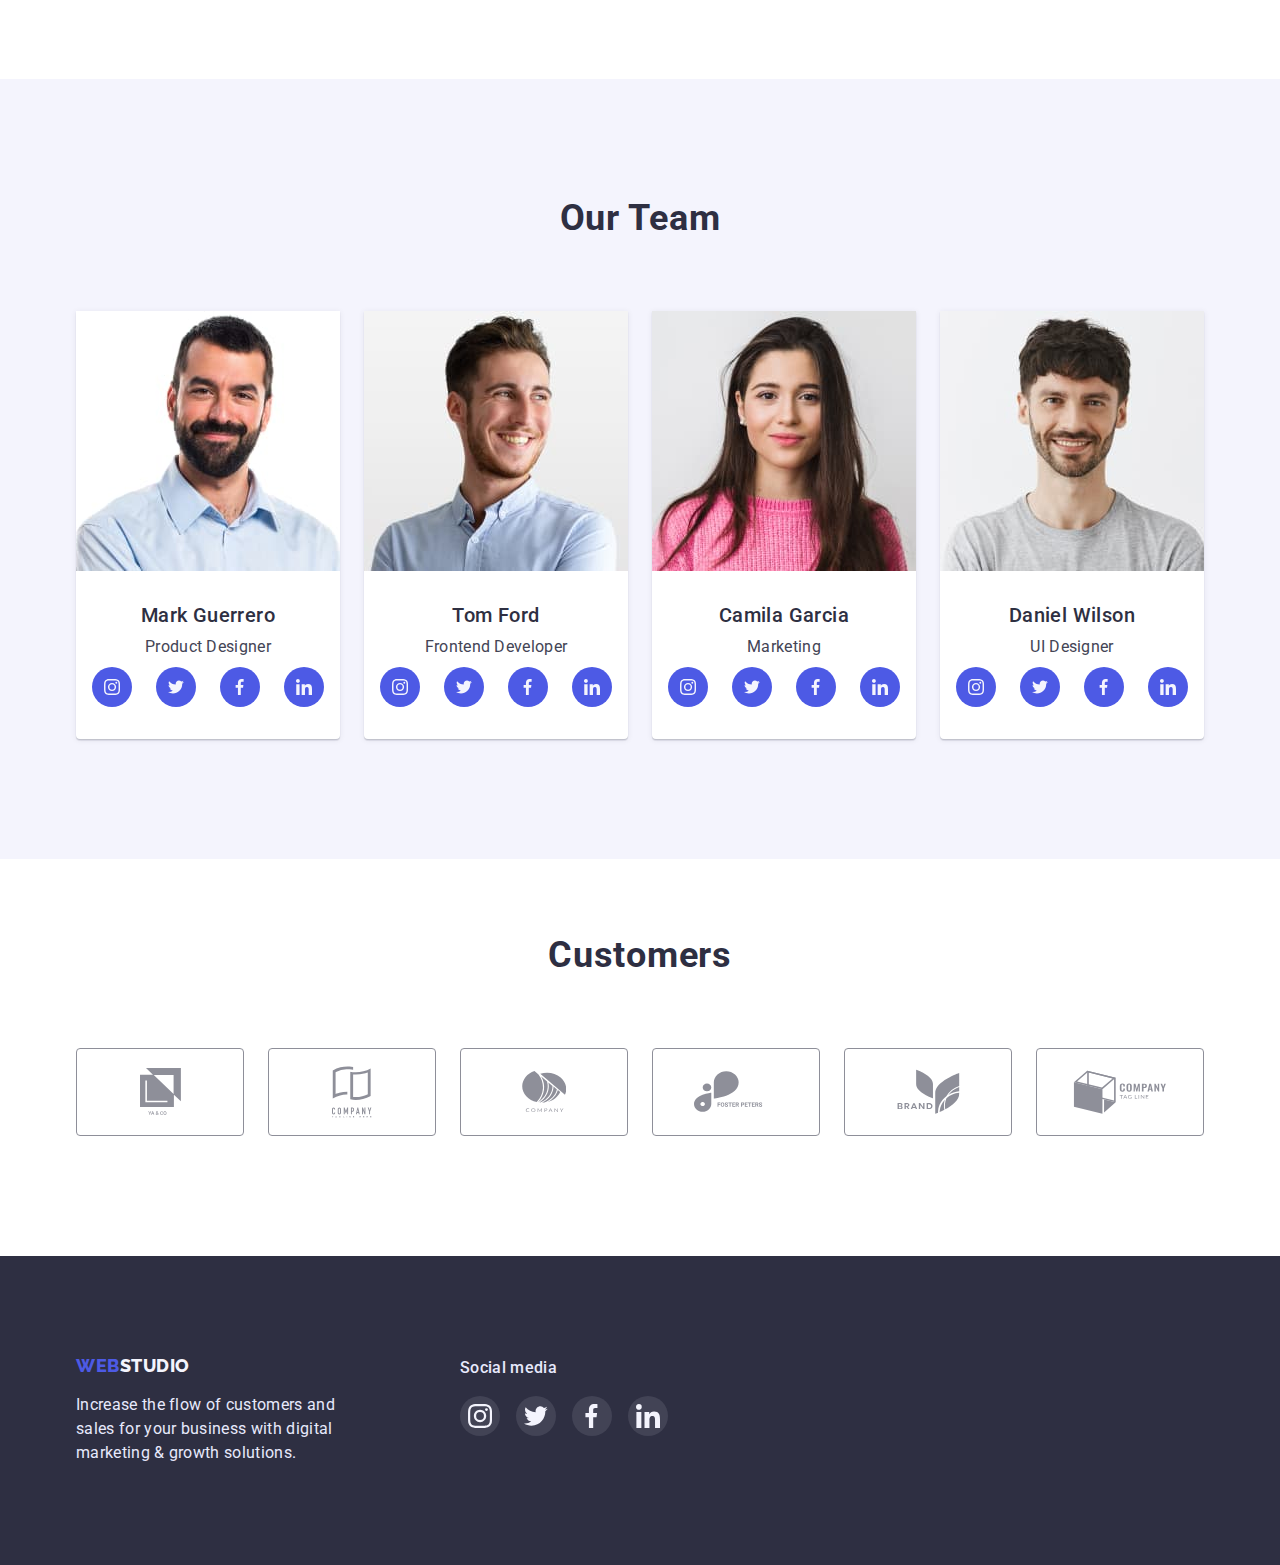
==== commit 0bb1d774: "trait-portfolio" ====
--- a/index.html
+++ b/index.html
@@ -20,7 +20,7 @@
         <a class="logo" href="./index.html"> <span class="logoaccent">Web</span><span class="header-logo">Studio</span></a>
         <ul class="list header-nav">
           <li class="header-link" >
-            <a href="" class="top-line-nav">Studio</a>
+            <a href="" class="top-line-nav trait-studio">Studio</a>
           </li>
           <li class="header-link">
             <a href="./portfolio.html"class="top-line-nav">Portfolio</a>
--- a/css/styles.css
+++ b/css/styles.css
@@ -85,22 +85,31 @@
     color: var(--background-color-button);
 }
 
-.top-line-nav::after{
-    opacity: 0;
+.top-line-nav.trait-studio::after{
+    opacity: 1;
     content: "";
     display: block;
     height: 4px;
     width: 100%;
-    background-color: currentColor;
+    background-color: var(--color-brand);
     border-radius: 2px;
     position: absolute;
     bottom: -1px;
     transition: opacity 250ms cubic-bezier(0.4, 0, 0.2, 1);
 }
-.top-line-nav:hover::after{
+
+.top-line-nav.trait-portfolio::after{
     opacity: 1;
-}
-
+    content: "";
+    display: block;
+    height: 4px;
+    width: 100%;
+    background-color: var(--color-brand);
+    border-radius: 2px;
+    position: absolute;
+    bottom: -1px;
+    transition: opacity 250ms cubic-bezier(0.4, 0, 0.2, 1);
+}
 .font-adress{
     color: var(--basic-font);
     text-decoration: none;
